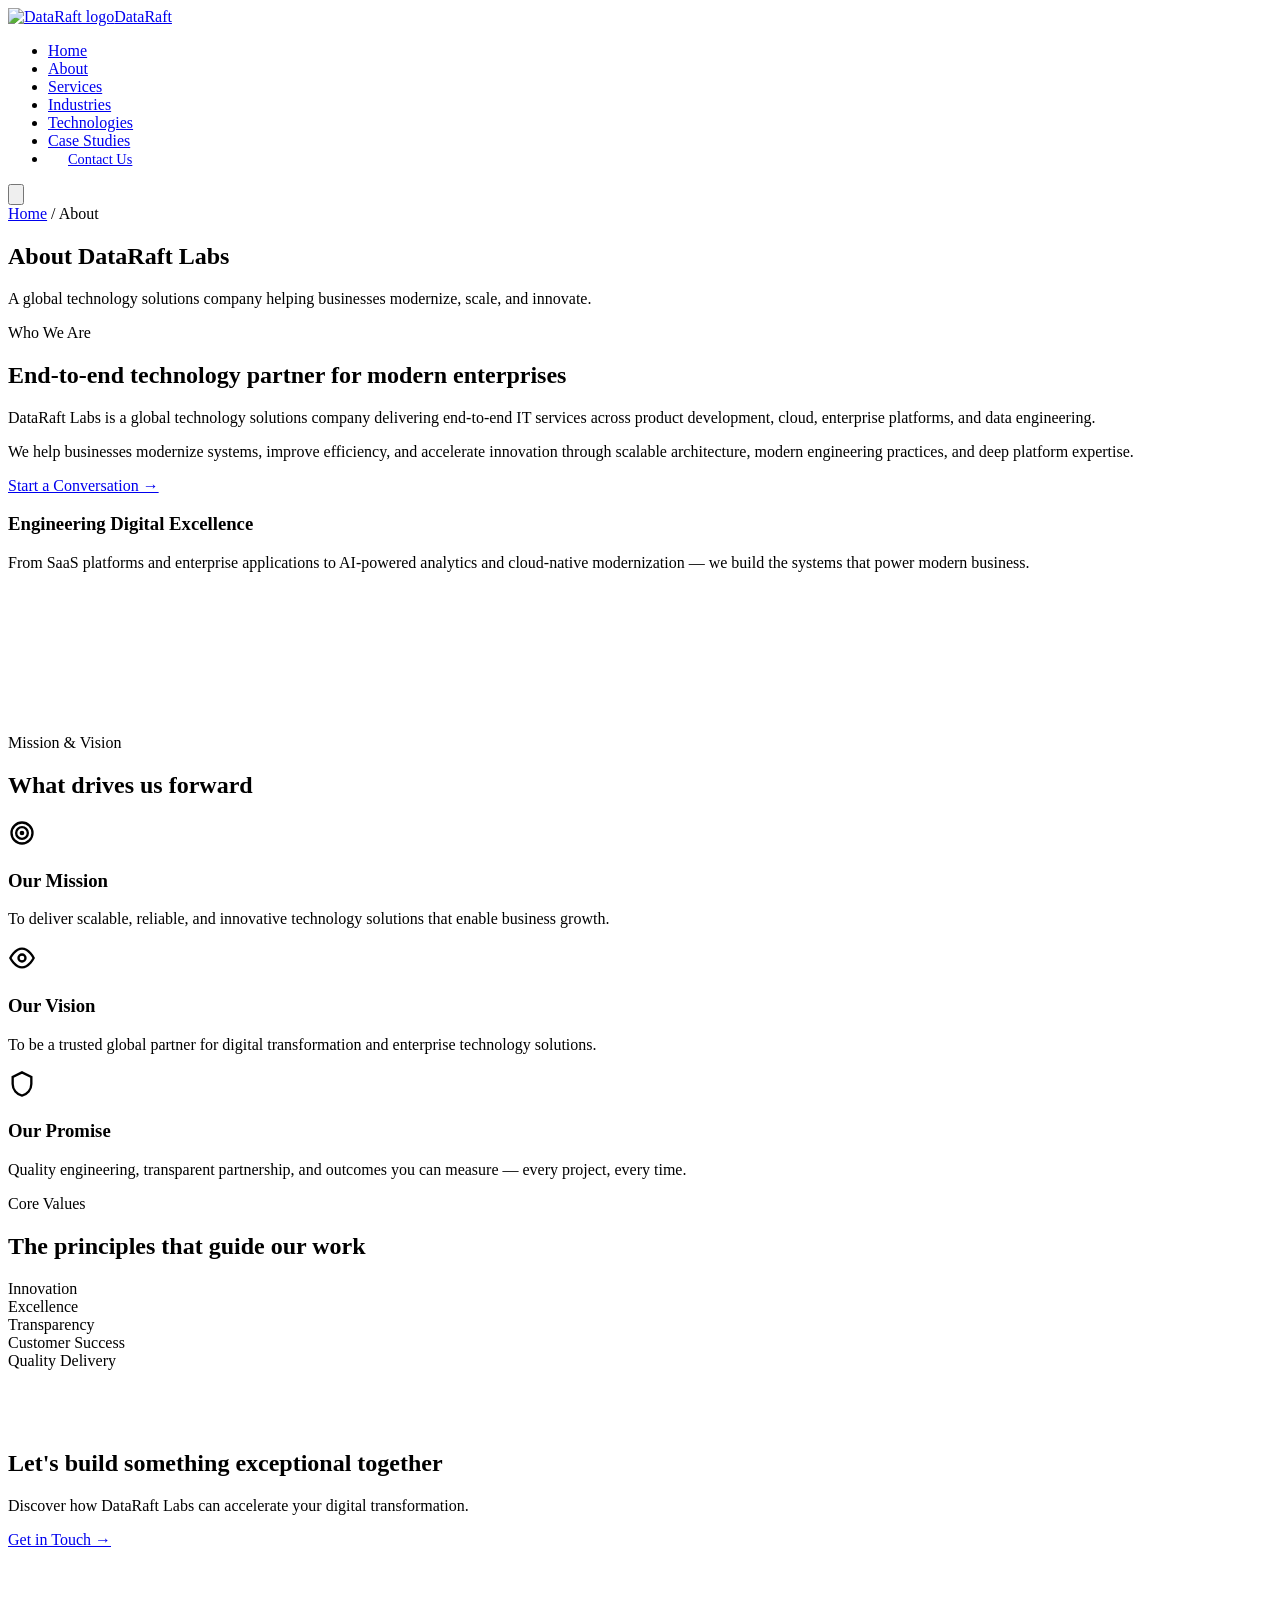
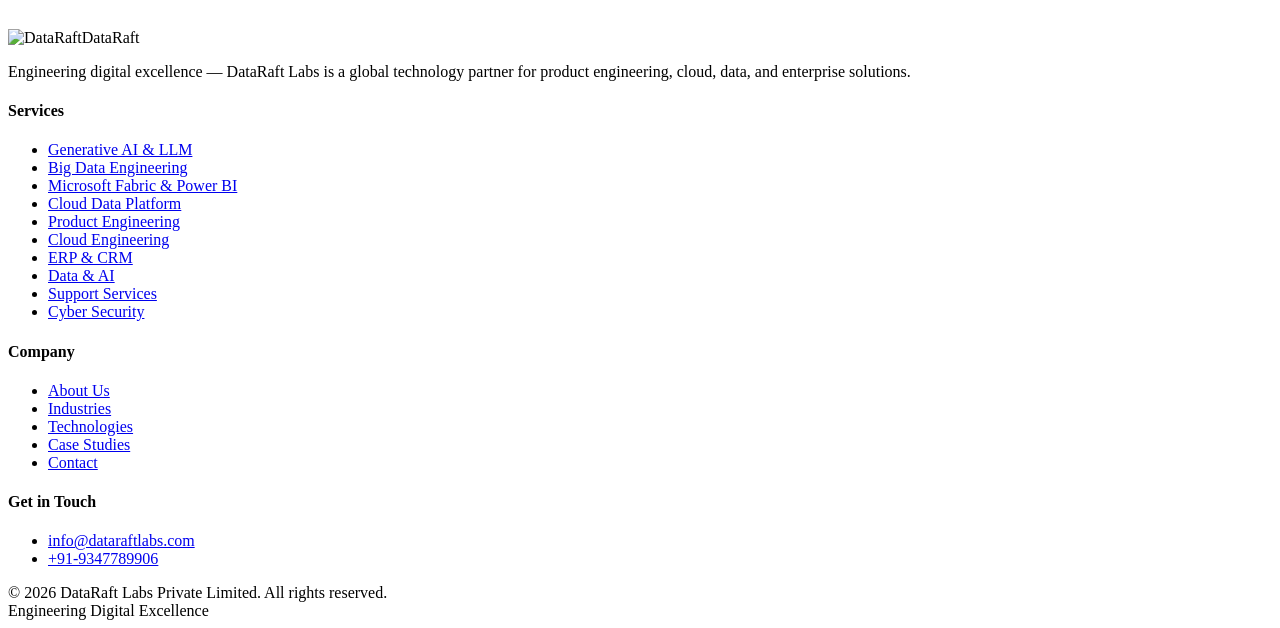
==== about.html @ 06a32fcf "Add files via upload Initial code" ====
<!DOCTYPE html>
<html lang="en">
<head>
<meta charset="UTF-8">
<meta name="viewport" content="width=device-width,initial-scale=1.0">
<title>About Us — DataRaft Labs</title>
<meta name="description" content="DataRaft Labs is a global technology solutions company delivering end-to-end IT services across product, cloud, enterprise platforms and data engineering.">
<link rel="icon" type="image/png" href="assets/logo.png">
<link rel="preconnect" href="https://fonts.googleapis.com">
<link rel="preconnect" href="https://fonts.gstatic.com" crossorigin>
<link href="https://fonts.googleapis.com/css2?family=Inter:wght@400;500;600;700&family=Plus+Jakarta+Sans:wght@600;700;800&display=swap" rel="stylesheet">
<link rel="stylesheet" href="assets/style.css">
</head>
<body>

<header class="site-header">
  <nav class="nav">
    <a href="index.html" class="brand"><img src="assets/logo.png" alt="DataRaft logo"><span>DataRaft</span></a>
    <ul class="nav-links" id="navLinks">
      <li><a href="index.html">Home</a></li>
      <li><a href="about.html">About</a></li>
      <li><a href="services.html">Services</a></li>
      <li><a href="industries.html">Industries</a></li>
      <li><a href="technologies.html">Technologies</a></li>
      <li><a href="case-studies.html">Case Studies</a></li>
      <li class="nav-cta"><a href="contact.html" class="btn btn-primary" style="padding:10px 20px;font-size:.9rem">Contact Us</a></li>
    </ul>
    <button class="nav-toggle" aria-label="Toggle menu">
      <svg viewBox="0 0 24 24" fill="none" stroke="currentColor" stroke-width="2"><path d="M3 6h18M3 12h18M3 18h18"/></svg>
    </button>
  </nav>
</header>

<section class="page-hero">
  <div class="container">
    <div class="breadcrumb"><a href="index.html">Home</a> <span>/</span> <span>About</span></div>
    <h1>About DataRaft Labs</h1>
    <p>A global technology solutions company helping businesses modernize, scale, and innovate.</p>
  </div>
</section>

<section class="section">
  <div class="container">
    <div class="about-grid reveal">
      <div>
        <span class="eyebrow">Who We Are</span>
        <h2>End-to-end technology partner for modern enterprises</h2>
        <p>DataRaft Labs is a global technology solutions company delivering end-to-end IT services across product development, cloud, enterprise platforms, and data engineering.</p>
        <p>We help businesses modernize systems, improve efficiency, and accelerate innovation through scalable architecture, modern engineering practices, and deep platform expertise.</p>
        <a href="contact.html" class="btn btn-primary" style="margin-top:14px">Start a Conversation →</a>
      </div>
      <div class="visual">
        <h3>Engineering Digital Excellence</h3>
        <p>From SaaS platforms and enterprise applications to AI-powered analytics and cloud-native modernization — we build the systems that power modern business.</p>
        <div class="hero-stats" style="border-top-color:rgba(255,255,255,.2);margin-top:30px;padding-top:24px">
          <div class="hero-stat"><div class="num" style="color:#fff">100%</div><div class="lbl" style="color:rgba(255,255,255,.75)">Client Focus</div></div>
          <div class="hero-stat"><div class="num" style="color:#fff">8+</div><div class="lbl" style="color:rgba(255,255,255,.75)">Industries</div></div>
          <div class="hero-stat"><div class="num" style="color:#fff">24/7</div><div class="lbl" style="color:rgba(255,255,255,.75)">Support</div></div>
        </div>
      </div>
    </div>
  </div>
</section>

<section class="section section-soft">
  <div class="container">
    <div class="section-title reveal">
      <span class="eyebrow">Mission &amp; Vision</span>
      <h2>What drives us forward</h2>
    </div>
    <div class="mvv-grid">
      <div class="mvv-card reveal">
        <div class="mvv-icon">
          <svg width="28" height="28" fill="none" stroke="currentColor" stroke-width="2" viewBox="0 0 24 24"><circle cx="12" cy="12" r="9"/><circle cx="12" cy="12" r="5"/><circle cx="12" cy="12" r="1"/></svg>
        </div>
        <h3>Our Mission</h3>
        <p>To deliver scalable, reliable, and innovative technology solutions that enable business growth.</p>
      </div>
      <div class="mvv-card reveal">
        <div class="mvv-icon">
          <svg width="28" height="28" fill="none" stroke="currentColor" stroke-width="2" viewBox="0 0 24 24"><path d="M2 12s4-8 10-8 10 8 10 8-4 8-10 8S2 12 2 12z"/><circle cx="12" cy="12" r="3"/></svg>
        </div>
        <h3>Our Vision</h3>
        <p>To be a trusted global partner for digital transformation and enterprise technology solutions.</p>
      </div>
      <div class="mvv-card reveal">
        <div class="mvv-icon">
          <svg width="28" height="28" fill="none" stroke="currentColor" stroke-width="2" viewBox="0 0 24 24"><path d="M12 2 4 6v6c0 5 3.5 9 8 10 4.5-1 8-5 8-10V6l-8-4z"/></svg>
        </div>
        <h3>Our Promise</h3>
        <p>Quality engineering, transparent partnership, and outcomes you can measure — every project, every time.</p>
      </div>
    </div>
  </div>
</section>

<section class="section">
  <div class="container">
    <div class="section-title reveal">
      <span class="eyebrow">Core Values</span>
      <h2>The principles that guide our work</h2>
    </div>
    <div class="values-grid reveal">
      <div class="value-pill">Innovation</div>
      <div class="value-pill">Excellence</div>
      <div class="value-pill">Transparency</div>
      <div class="value-pill">Customer Success</div>
      <div class="value-pill">Quality Delivery</div>
    </div>
  </div>
</section>

<section style="padding:60px 0 80px">
  <div class="cta-section reveal">
    <h2>Let's build something exceptional together</h2>
    <p>Discover how DataRaft Labs can accelerate your digital transformation.</p>
    <a href="contact.html" class="btn btn-light">Get in Touch →</a>
  </div>
</section>

<footer class="footer">
  <div class="container">
    <div class="footer-grid">
      <div class="footer-brand">
        <div class="brand-block"><img src="assets/logo.png" alt="DataRaft"><span>DataRaft</span></div>
        <p>Engineering digital excellence — DataRaft Labs is a global technology partner for product engineering, cloud, data, and enterprise solutions.</p>
      </div>
      <div><h4>Services</h4><ul>
        <li><a href="services.html">Generative AI &amp; LLM</a></li><li><a href="services.html">Big Data Engineering</a></li>
        <li><a href="services.html">Microsoft Fabric &amp; Power BI</a></li><li><a href="services.html">Cloud Data Platform</a></li>
        <li><a href="services.html">Product Engineering</a></li><li><a href="services.html">Cloud Engineering</a></li>
        <li><a href="services.html">ERP &amp; CRM</a></li><li><a href="services.html">Data &amp; AI</a></li><li><a href="services.html">Support Services</a></li><li><a href="services.html">Cyber Security</a></li>
      </ul></div>
      <div><h4>Company</h4><ul>
        <li><a href="about.html">About Us</a></li><li><a href="industries.html">Industries</a></li>
        <li><a href="technologies.html">Technologies</a></li><li><a href="case-studies.html">Case Studies</a></li><li><a href="contact.html">Contact</a></li>
      </ul></div>
      <div><h4>Get in Touch</h4><ul>
        <li><a href="mailto:info@dataraftlabs.com">info@dataraftlabs.com</a></li>
        <li><a href="tel:+919347789906">+91-9347789906</a></li>
      </ul></div>
    </div>
    <div class="footer-bottom">
      <div>© 2026 DataRaft Labs Private Limited. All rights reserved.</div>
      <div>Engineering Digital Excellence</div>
    </div>
  </div>
</footer>
<script src="assets/script.js"></script>
</body>
</html>
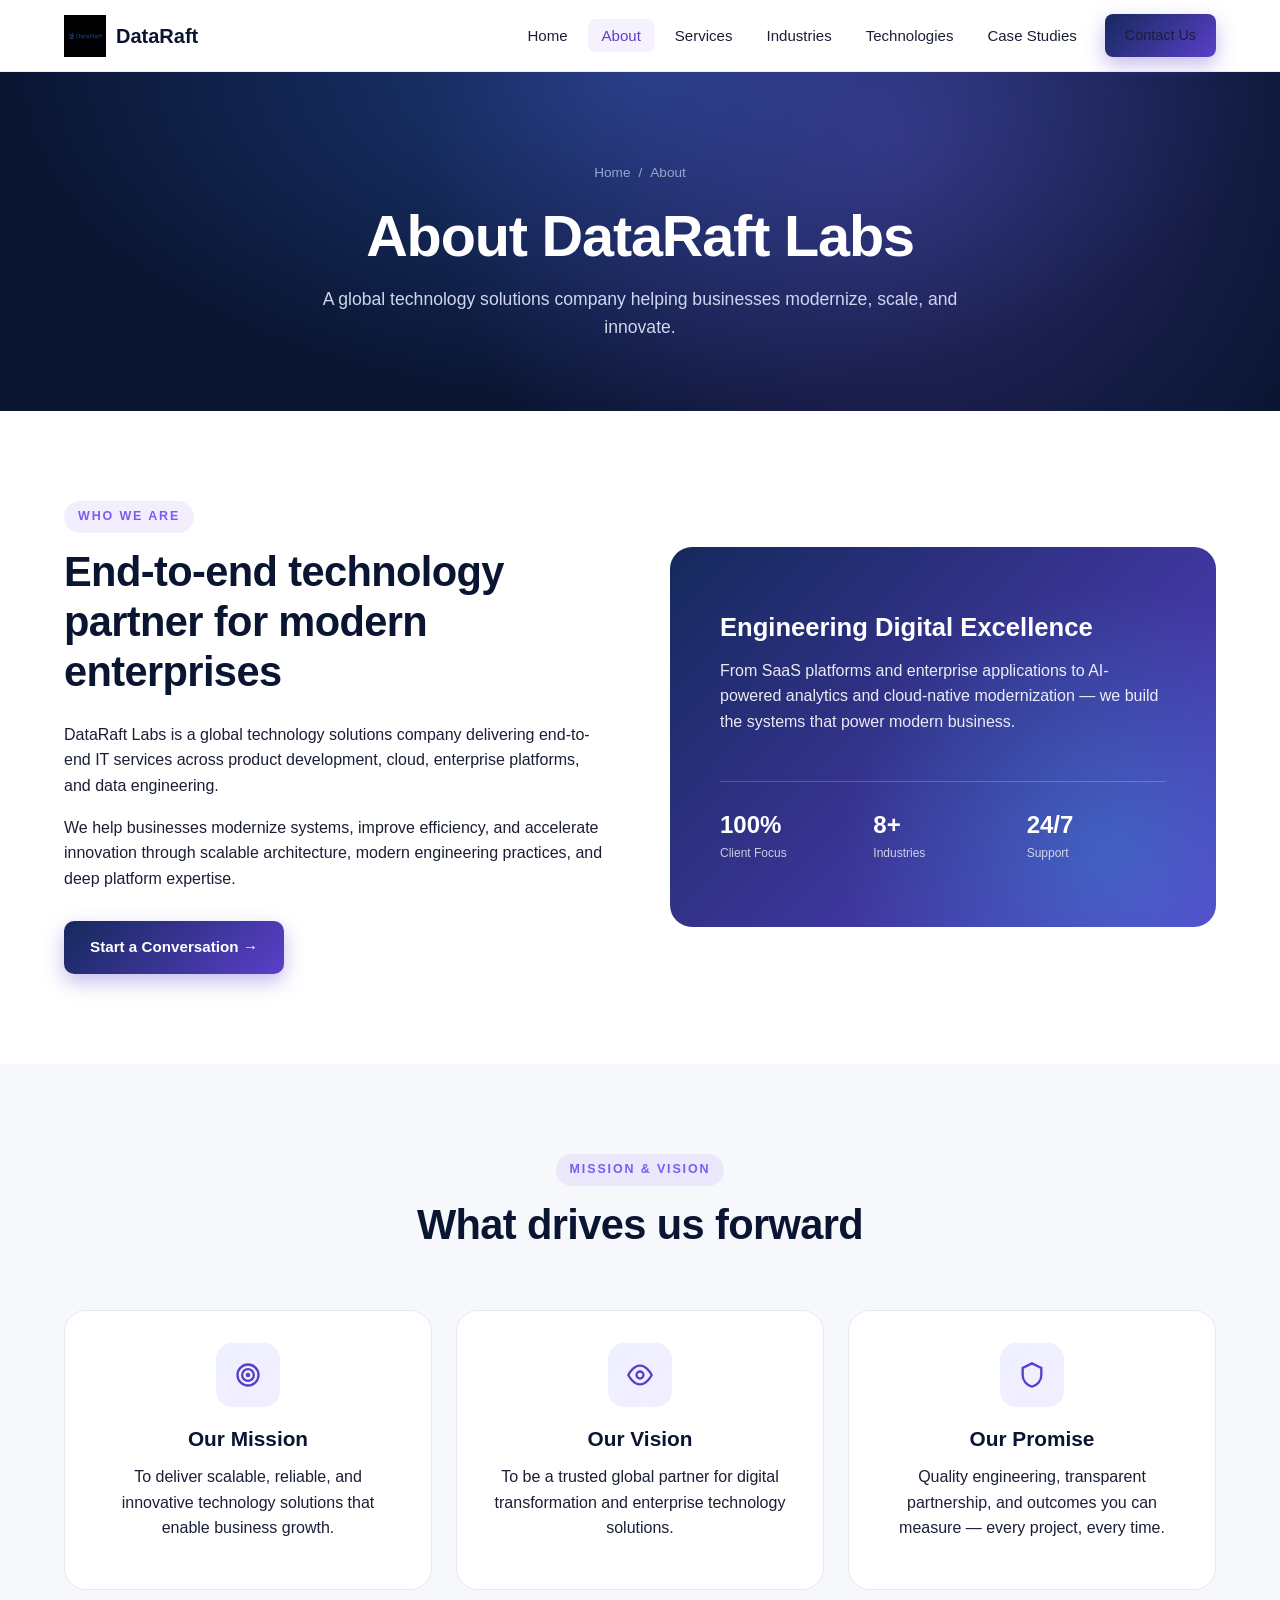
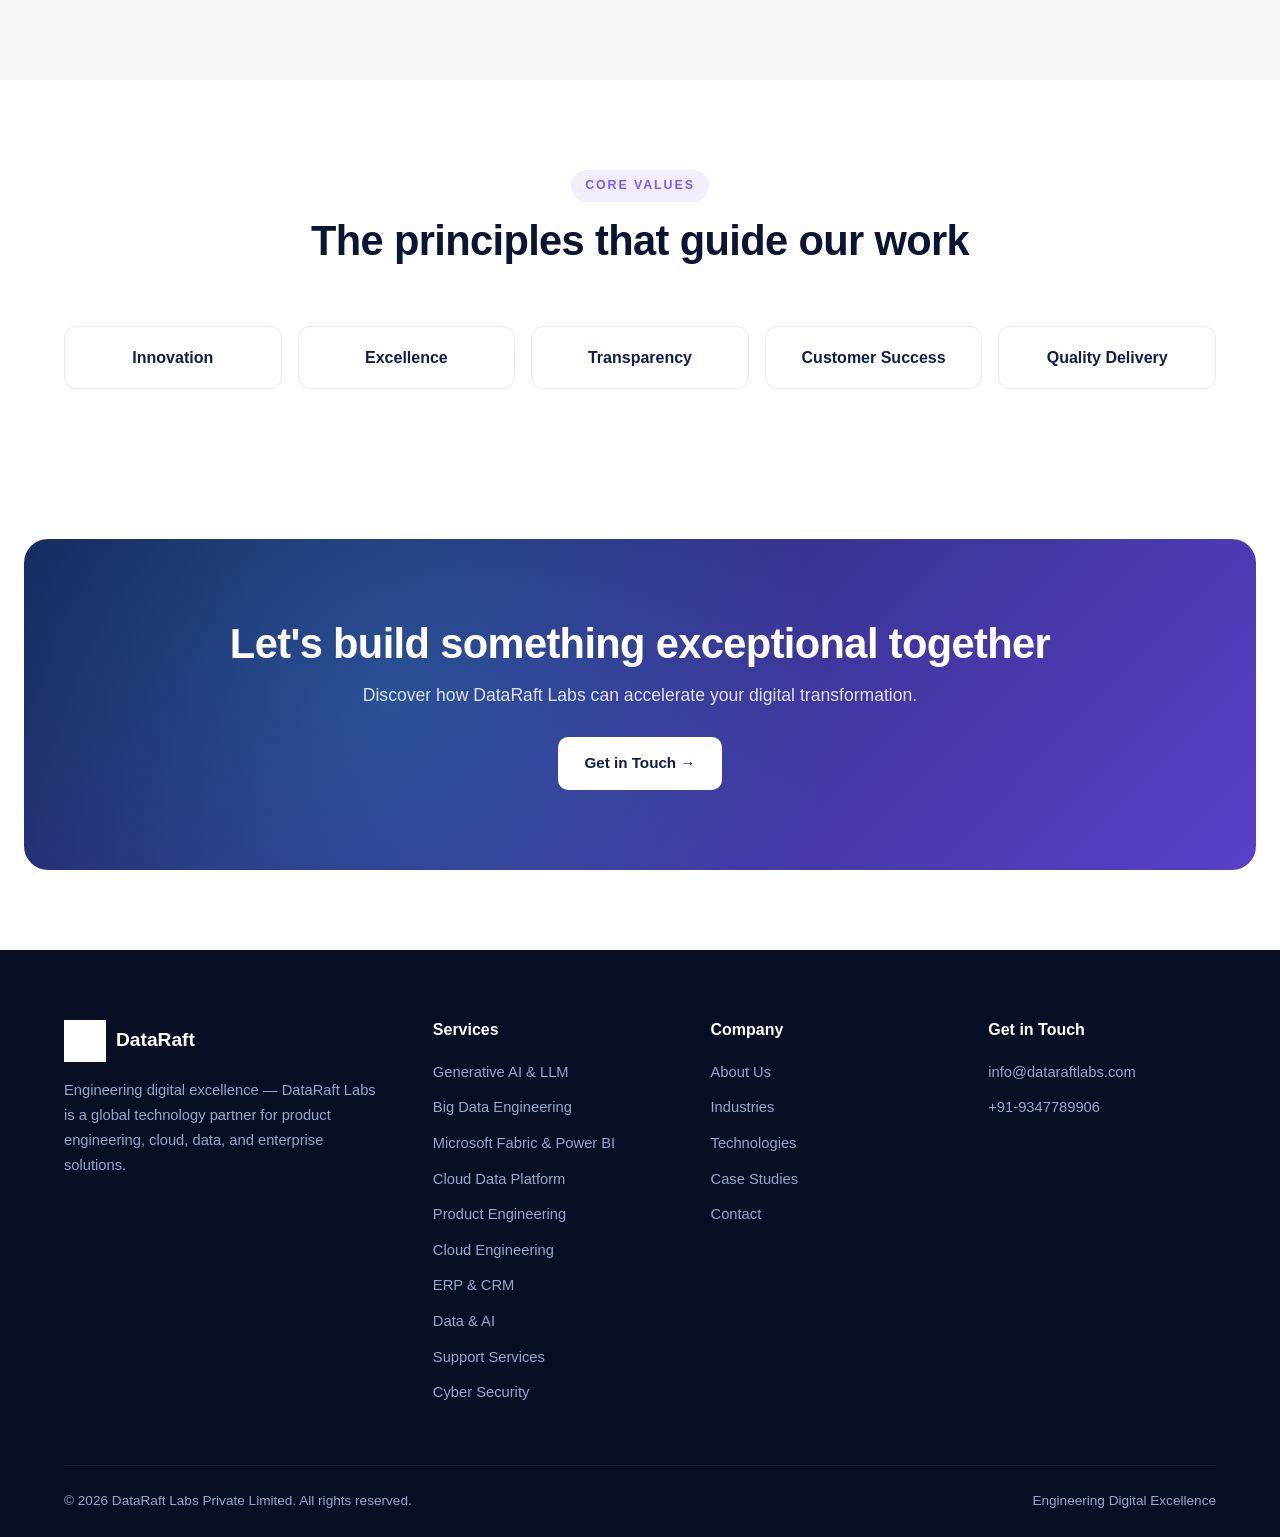
==== commit 1572643f: "Update about.html" ====
--- a/about.html
+++ b/about.html
@@ -5,17 +5,17 @@
 <meta name="viewport" content="width=device-width,initial-scale=1.0">
 <title>About Us — DataRaft Labs</title>
 <meta name="description" content="DataRaft Labs is a global technology solutions company delivering end-to-end IT services across product, cloud, enterprise platforms and data engineering.">
-<link rel="icon" type="image/png" href="assets/logo.png">
+<link rel="icon" type="image/png" href="logo.png">
 <link rel="preconnect" href="https://fonts.googleapis.com">
 <link rel="preconnect" href="https://fonts.gstatic.com" crossorigin>
 <link href="https://fonts.googleapis.com/css2?family=Inter:wght@400;500;600;700&family=Plus+Jakarta+Sans:wght@600;700;800&display=swap" rel="stylesheet">
-<link rel="stylesheet" href="assets/style.css">
+<link rel="stylesheet" href="style.css">
 </head>
 <body>
 
 <header class="site-header">
   <nav class="nav">
-    <a href="index.html" class="brand"><img src="assets/logo.png" alt="DataRaft logo"><span>DataRaft</span></a>
+    <a href="index.html" class="brand"><img src="logo.png" alt="DataRaft logo"><span>DataRaft</span></a>
     <ul class="nav-links" id="navLinks">
       <li><a href="index.html">Home</a></li>
       <li><a href="about.html">About</a></li>
@@ -122,7 +122,7 @@
   <div class="container">
     <div class="footer-grid">
       <div class="footer-brand">
-        <div class="brand-block"><img src="assets/logo.png" alt="DataRaft"><span>DataRaft</span></div>
+        <div class="brand-block"><img src="logo.png" alt="DataRaft"><span>DataRaft</span></div>
         <p>Engineering digital excellence — DataRaft Labs is a global technology partner for product engineering, cloud, data, and enterprise solutions.</p>
       </div>
       <div><h4>Services</h4><ul>
@@ -146,6 +146,6 @@
     </div>
   </div>
 </footer>
-<script src="assets/script.js"></script>
+<script src="script.js"></script>
 </body>
 </html>
--- a/style.css
+++ b/style.css
@@ -0,0 +1,537 @@
+/* ============ DataRaft Labs - Global Styles ============ */
+:root{
+  --navy-900:#0a1532;
+  --navy-800:#0f1e44;
+  --navy-700:#15295c;
+  --navy-600:#1d3a7a;
+  --navy-500:#2454a8;
+  --purple-600:#5b3fc9;
+  --purple-500:#7c5cf0;
+  --purple-400:#9d83ff;
+  --accent:#22d3ee;
+  --bg:#ffffff;
+  --bg-soft:#f6f8fc;
+  --bg-dark:#0a1532;
+  --text:#1a1f36;
+  --text-soft:#4a5275;
+  --text-muted:#6b7494;
+  --border:#e5e9f2;
+  --gradient: linear-gradient(135deg,#15295c 0%,#5b3fc9 100%);
+  --gradient-soft: linear-gradient(135deg,#eef1ff 0%,#f3eeff 100%);
+  --shadow-sm: 0 2px 8px rgba(15,30,68,.06);
+  --shadow-md: 0 8px 24px rgba(15,30,68,.08);
+  --shadow-lg: 0 20px 50px rgba(15,30,68,.12);
+  --radius:14px;
+  --radius-lg:22px;
+  --container:1200px;
+}
+
+*,*::before,*::after{box-sizing:border-box}
+html{scroll-behavior:smooth}
+body{
+  margin:0;
+  font-family:'Inter','Segoe UI',-apple-system,BlinkMacSystemFont,Roboto,sans-serif;
+  color:var(--text);
+  background:var(--bg);
+  line-height:1.6;
+  -webkit-font-smoothing:antialiased;
+}
+img{max-width:100%;display:block}
+a{color:var(--purple-600);text-decoration:none;transition:color .2s}
+a:hover{color:var(--purple-500)}
+h1,h2,h3,h4{font-family:'Plus Jakarta Sans','Inter',sans-serif;font-weight:700;color:var(--navy-900);line-height:1.2;margin:0 0 .6em}
+h1{font-size:clamp(2.2rem,5vw,3.6rem);letter-spacing:-.02em}
+h2{font-size:clamp(1.8rem,3.5vw,2.6rem);letter-spacing:-.015em}
+h3{font-size:1.3rem}
+p{margin:0 0 1em}
+
+.container{max-width:var(--container);margin:0 auto;padding:0 24px}
+.section{padding:90px 0}
+.section-soft{background:var(--bg-soft)}
+.section-dark{background:var(--bg-dark);color:#cfd6ee}
+.section-dark h1,.section-dark h2,.section-dark h3{color:#fff}
+
+.eyebrow{
+  display:inline-block;
+  font-size:.78rem;
+  font-weight:600;
+  letter-spacing:.15em;
+  text-transform:uppercase;
+  color:var(--purple-500);
+  margin-bottom:14px;
+  padding:6px 14px;
+  background:rgba(124,92,240,.1);
+  border-radius:999px;
+}
+.section-title{text-align:center;max-width:760px;margin:0 auto 60px}
+.section-title p{color:var(--text-soft);font-size:1.08rem;margin-top:10px}
+
+/* ============ Buttons ============ */
+.btn{
+  display:inline-flex;align-items:center;gap:8px;
+  padding:14px 26px;
+  font-weight:600;font-size:.95rem;
+  border-radius:10px;
+  border:none;cursor:pointer;
+  transition:all .25s ease;
+  font-family:inherit;
+}
+.btn-primary{background:var(--gradient);color:#fff;box-shadow:0 8px 20px rgba(91,63,201,.35)}
+.btn-primary:hover{transform:translateY(-2px);box-shadow:0 14px 28px rgba(91,63,201,.45);color:#fff}
+.btn-outline{background:transparent;color:var(--navy-700);border:2px solid var(--border)}
+.btn-outline:hover{border-color:var(--purple-500);color:var(--purple-600)}
+.btn-light{background:#fff;color:var(--navy-800)}
+.btn-light:hover{transform:translateY(-2px);box-shadow:0 12px 30px rgba(0,0,0,.2);color:var(--navy-800)}
+.btn-ghost-light{background:transparent;color:#fff;border:2px solid rgba(255,255,255,.3)}
+.btn-ghost-light:hover{border-color:#fff;background:rgba(255,255,255,.08);color:#fff}
+
+/* ============ Header / Navigation ============ */
+.site-header{
+  position:sticky;top:0;z-index:100;
+  background:rgba(255,255,255,.92);
+  backdrop-filter:saturate(180%) blur(14px);
+  -webkit-backdrop-filter:saturate(180%) blur(14px);
+  border-bottom:1px solid rgba(229,233,242,.7);
+}
+.nav{
+  max-width:var(--container);margin:0 auto;
+  padding:14px 24px;
+  display:flex;align-items:center;justify-content:space-between;gap:24px;
+}
+.brand{display:flex;align-items:center;gap:10px;font-weight:700;color:var(--navy-900);font-size:1.25rem}
+.brand img{height:42px;width:auto}
+.brand span{font-family:'Plus Jakarta Sans',sans-serif}
+.nav-links{display:flex;align-items:center;gap:6px;list-style:none;margin:0;padding:0}
+.nav-links a{
+  color:var(--text);font-weight:500;font-size:.94rem;
+  padding:8px 14px;border-radius:8px;
+  transition:all .2s;
+}
+.nav-links a:hover,.nav-links a.active{color:var(--purple-600);background:rgba(124,92,240,.08)}
+.nav-cta{margin-left:8px}
+.nav-toggle{
+  display:none;background:none;border:none;cursor:pointer;
+  padding:8px;color:var(--navy-800);
+}
+.nav-toggle svg{width:28px;height:28px}
+
+/* ============ Hero ============ */
+.hero{
+  position:relative;
+  background:radial-gradient(ellipse at top right,#1d3a7a 0%,#0a1532 60%);
+  color:#fff;
+  padding:110px 0 130px;
+  overflow:hidden;
+}
+.hero::before{
+  content:"";position:absolute;inset:0;
+  background-image:
+    radial-gradient(circle at 20% 30%,rgba(124,92,240,.35) 0%,transparent 40%),
+    radial-gradient(circle at 80% 70%,rgba(34,211,238,.18) 0%,transparent 45%);
+  pointer-events:none;
+}
+.hero::after{
+  content:"";position:absolute;inset:0;
+  background-image:
+    linear-gradient(rgba(255,255,255,.04) 1px,transparent 1px),
+    linear-gradient(90deg,rgba(255,255,255,.04) 1px,transparent 1px);
+  background-size:50px 50px;
+  mask-image:radial-gradient(ellipse at center,#000 30%,transparent 75%);
+  -webkit-mask-image:radial-gradient(ellipse at center,#000 30%,transparent 75%);
+  pointer-events:none;
+}
+.hero .container{position:relative;z-index:2}
+.hero-grid{display:grid;grid-template-columns:1.15fr .85fr;gap:60px;align-items:center}
+.hero h1{color:#fff;margin-bottom:20px}
+.hero h1 .grad{background:linear-gradient(90deg,#9d83ff,#22d3ee);-webkit-background-clip:text;background-clip:text;color:transparent}
+.hero .lead{font-size:1.15rem;color:#cfd6ee;margin-bottom:32px;max-width:600px}
+.hero-cta{display:flex;flex-wrap:wrap;gap:14px;margin-bottom:36px}
+.hero-trust{
+  font-size:.85rem;color:#9aa5cc;
+  padding-top:24px;border-top:1px solid rgba(255,255,255,.1);
+  max-width:560px;
+}
+.hero-eyebrow{
+  display:inline-flex;align-items:center;gap:8px;
+  background:rgba(124,92,240,.18);
+  border:1px solid rgba(157,131,255,.3);
+  color:#c4b5ff;
+  padding:6px 14px;border-radius:999px;
+  font-size:.8rem;font-weight:500;
+  margin-bottom:24px;
+}
+.hero-eyebrow .dot{width:6px;height:6px;border-radius:50%;background:#22d3ee;box-shadow:0 0 8px #22d3ee}
+
+/* Hero visual card */
+.hero-visual{position:relative}
+.hero-card{
+  background:rgba(255,255,255,.06);
+  border:1px solid rgba(255,255,255,.12);
+  backdrop-filter:blur(10px);
+  -webkit-backdrop-filter:blur(10px);
+  border-radius:20px;
+  padding:28px;
+  box-shadow:0 30px 60px rgba(0,0,0,.3);
+}
+.hero-card h4{color:#fff;margin-bottom:18px;font-size:.95rem;display:flex;align-items:center;gap:8px}
+.hero-card h4::before{content:"";width:8px;height:8px;border-radius:50%;background:#22d3ee}
+.hero-stack{display:grid;gap:10px}
+.hero-stack-item{
+  display:flex;align-items:center;gap:12px;
+  background:rgba(255,255,255,.05);
+  border:1px solid rgba(255,255,255,.08);
+  padding:12px 14px;border-radius:10px;
+  font-size:.88rem;color:#e5e9f5;
+}
+.hero-stack-item .ic{
+  width:34px;height:34px;border-radius:8px;
+  background:var(--gradient);
+  display:flex;align-items:center;justify-content:center;
+  color:#fff;font-weight:700;font-size:.85rem;flex-shrink:0;
+}
+.hero-stats{
+  display:grid;grid-template-columns:repeat(3,1fr);gap:14px;
+  margin-top:22px;padding-top:22px;border-top:1px solid rgba(255,255,255,.1);
+}
+.hero-stat .num{font-size:1.5rem;font-weight:700;color:#fff;font-family:'Plus Jakarta Sans',sans-serif}
+.hero-stat .lbl{font-size:.75rem;color:#9aa5cc}
+
+/* ============ Challenges ============ */
+.challenge-grid{display:grid;grid-template-columns:repeat(auto-fit,minmax(280px,1fr));gap:20px}
+.challenge-card{
+  background:#fff;border:1px solid var(--border);
+  padding:26px;border-radius:var(--radius);
+  display:flex;align-items:flex-start;gap:14px;
+  transition:all .25s;
+}
+.challenge-card:hover{border-color:var(--purple-400);transform:translateY(-3px);box-shadow:var(--shadow-md)}
+.challenge-card .ic{
+  width:42px;height:42px;border-radius:10px;
+  background:var(--gradient-soft);
+  display:flex;align-items:center;justify-content:center;
+  color:var(--purple-600);flex-shrink:0;
+}
+.challenge-card p{margin:0;font-weight:500;color:var(--navy-800)}
+
+/* ============ Service Cards ============ */
+.services-grid{display:grid;grid-template-columns:repeat(auto-fit,minmax(320px,1fr));gap:24px}
+.service-card{
+  background:#fff;
+  border:1px solid var(--border);
+  border-radius:var(--radius-lg);
+  padding:32px;
+  transition:all .3s;
+  position:relative;overflow:hidden;
+}
+.service-card::before{
+  content:"";position:absolute;top:0;left:0;right:0;height:3px;
+  background:var(--gradient);transform:scaleX(0);transform-origin:left;
+  transition:transform .35s ease;
+}
+.service-card:hover{transform:translateY(-6px);box-shadow:var(--shadow-lg);border-color:transparent}
+.service-card:hover::before{transform:scaleX(1)}
+.service-icon{
+  width:56px;height:56px;border-radius:14px;
+  background:var(--gradient);
+  display:flex;align-items:center;justify-content:center;
+  color:#fff;margin-bottom:20px;
+  box-shadow:0 8px 20px rgba(91,63,201,.3);
+}
+.service-card h3{margin-bottom:10px}
+.service-card p{color:var(--text-soft);margin-bottom:16px;font-size:.95rem}
+.service-list{list-style:none;padding:0;margin:0}
+.service-list li{
+  padding:6px 0 6px 22px;position:relative;
+  font-size:.9rem;color:var(--text-soft);
+}
+.service-list li::before{
+  content:"";position:absolute;left:0;top:14px;
+  width:10px;height:2px;background:var(--purple-500);border-radius:2px;
+}
+
+/* ============ Tech Stack ============ */
+.tech-tabs{display:flex;flex-wrap:wrap;justify-content:center;gap:10px;margin-bottom:36px}
+.tech-tab{
+  padding:10px 20px;border:1px solid var(--border);background:#fff;
+  border-radius:999px;font-weight:500;font-size:.9rem;cursor:pointer;
+  color:var(--text-soft);transition:all .2s;font-family:inherit;
+}
+.tech-tab:hover{border-color:var(--purple-400);color:var(--purple-600)}
+.tech-tab.active{background:var(--gradient);color:#fff;border-color:transparent}
+.tech-pills{display:flex;flex-wrap:wrap;justify-content:center;gap:12px;min-height:60px}
+.tech-pill{
+  padding:12px 22px;background:#fff;border:1px solid var(--border);
+  border-radius:12px;font-weight:600;color:var(--navy-800);
+  box-shadow:var(--shadow-sm);transition:all .2s;
+  font-size:.95rem;
+}
+.tech-pill:hover{transform:translateY(-3px);border-color:var(--purple-400);box-shadow:var(--shadow-md)}
+
+/* ============ Why Choose Us ============ */
+.why-grid{display:grid;grid-template-columns:repeat(auto-fit,minmax(260px,1fr));gap:22px}
+.why-card{
+  padding:28px;border-radius:var(--radius);
+  background:#fff;border:1px solid var(--border);
+  transition:all .25s;
+}
+.why-card:hover{border-color:var(--purple-400);box-shadow:var(--shadow-md)}
+.why-num{
+  font-family:'Plus Jakarta Sans',sans-serif;
+  font-size:2rem;font-weight:800;
+  background:var(--gradient);
+  -webkit-background-clip:text;background-clip:text;color:transparent;
+  display:block;margin-bottom:8px;
+}
+.why-card h3{font-size:1.1rem;margin-bottom:8px}
+.why-card p{margin:0;font-size:.92rem;color:var(--text-soft)}
+
+/* ============ CTA Section ============ */
+.cta-section{
+  background:var(--gradient);
+  color:#fff;text-align:center;
+  padding:80px 24px;border-radius:24px;
+  position:relative;overflow:hidden;
+  margin:0 24px;
+}
+.cta-section::before{
+  content:"";position:absolute;inset:0;
+  background:radial-gradient(circle at 30% 50%,rgba(34,211,238,.2),transparent 50%);
+}
+.cta-section > *{position:relative;z-index:1}
+.cta-section h2{color:#fff;margin-bottom:12px}
+.cta-section p{color:rgba(255,255,255,.85);font-size:1.1rem;max-width:600px;margin:0 auto 28px}
+
+/* ============ Footer ============ */
+.footer{
+  background:#070f24;color:#9aa5cc;
+  padding:70px 0 26px;
+}
+.footer-grid{
+  display:grid;grid-template-columns:1.4fr 1fr 1fr 1fr;gap:50px;
+  margin-bottom:50px;
+}
+.footer h4{color:#fff;font-size:1rem;margin-bottom:20px;font-family:'Inter',sans-serif}
+.footer ul{list-style:none;padding:0;margin:0}
+.footer ul li{margin-bottom:10px}
+.footer a{color:#9aa5cc;font-size:.92rem;transition:color .2s}
+.footer a:hover{color:#fff}
+.footer-brand .brand-block{display:flex;align-items:center;gap:10px;margin-bottom:16px}
+.footer-brand .brand-block img{height:42px;filter:brightness(0) invert(1)}
+.footer-brand .brand-block span{color:#fff;font-weight:700;font-size:1.2rem;font-family:'Plus Jakarta Sans',sans-serif}
+.footer-brand p{font-size:.92rem;line-height:1.7;max-width:340px}
+.footer-bottom{
+  padding-top:24px;border-top:1px solid rgba(255,255,255,.08);
+  display:flex;justify-content:space-between;flex-wrap:wrap;gap:14px;
+  font-size:.85rem;
+}
+
+/* ============ Page hero (inner pages) ============ */
+.page-hero{
+  background:radial-gradient(ellipse at top,#1d3a7a 0%,#0a1532 70%);
+  color:#fff;padding:90px 0 70px;text-align:center;position:relative;overflow:hidden;
+}
+.page-hero::before{
+  content:"";position:absolute;inset:0;
+  background:radial-gradient(circle at 70% 20%,rgba(124,92,240,.3),transparent 50%);
+}
+.page-hero .container{position:relative;z-index:1}
+.page-hero h1{color:#fff;margin-bottom:14px}
+.page-hero p{color:#cfd6ee;font-size:1.1rem;max-width:680px;margin:0 auto}
+.breadcrumb{
+  display:flex;justify-content:center;gap:8px;
+  font-size:.85rem;color:#9aa5cc;margin-bottom:18px;
+}
+.breadcrumb a{color:#9aa5cc}
+.breadcrumb a:hover{color:#fff}
+
+/* ============ About page ============ */
+.about-grid{display:grid;grid-template-columns:1fr 1fr;gap:60px;align-items:center}
+.about-grid .visual{
+  border-radius:var(--radius-lg);
+  background:var(--gradient);
+  padding:50px;color:#fff;
+  position:relative;overflow:hidden;min-height:380px;
+  display:flex;flex-direction:column;justify-content:center;
+}
+.about-grid .visual::before{
+  content:"";position:absolute;inset:0;
+  background:radial-gradient(circle at 80% 80%,rgba(34,211,238,.25),transparent 50%);
+}
+.about-grid .visual > *{position:relative;z-index:1}
+.about-grid .visual h3{color:#fff;font-size:1.6rem}
+.about-grid .visual p{color:rgba(255,255,255,.9)}
+
+.mvv-grid{display:grid;grid-template-columns:repeat(auto-fit,minmax(280px,1fr));gap:24px}
+.mvv-card{
+  background:#fff;border:1px solid var(--border);
+  border-radius:var(--radius-lg);padding:32px;text-align:center;
+  transition:all .25s;
+}
+.mvv-card:hover{transform:translateY(-4px);box-shadow:var(--shadow-md)}
+.mvv-icon{
+  width:64px;height:64px;border-radius:16px;
+  background:var(--gradient-soft);color:var(--purple-600);
+  display:flex;align-items:center;justify-content:center;
+  margin:0 auto 20px;
+}
+.values-grid{display:grid;grid-template-columns:repeat(auto-fit,minmax(180px,1fr));gap:16px}
+.value-pill{
+  background:#fff;border:1px solid var(--border);border-radius:12px;
+  padding:18px;text-align:center;font-weight:600;color:var(--navy-800);
+  transition:all .2s;
+}
+.value-pill:hover{border-color:var(--purple-400);background:var(--gradient-soft);transform:translateY(-2px)}
+
+/* ============ Industries page ============ */
+.industries-grid{display:grid;grid-template-columns:repeat(auto-fit,minmax(220px,1fr));gap:18px}
+.industry-card{
+  background:#fff;border:1px solid var(--border);
+  border-radius:var(--radius);padding:30px 22px;text-align:center;
+  transition:all .25s;cursor:default;
+}
+.industry-card:hover{transform:translateY(-4px);box-shadow:var(--shadow-md);border-color:var(--purple-400)}
+.industry-icon{
+  width:56px;height:56px;border-radius:14px;
+  background:var(--gradient-soft);color:var(--purple-600);
+  display:flex;align-items:center;justify-content:center;
+  margin:0 auto 16px;
+}
+.industry-card h3{font-size:1.05rem;margin:0}
+
+/* ============ Engagement / Case Studies ============ */
+.engage-grid{display:grid;grid-template-columns:repeat(auto-fit,minmax(280px,1fr));gap:24px}
+.engage-card{
+  background:#fff;border:1px solid var(--border);
+  border-radius:var(--radius-lg);padding:32px;
+  transition:all .25s;position:relative;
+}
+.engage-card:hover{transform:translateY(-4px);box-shadow:var(--shadow-md);border-color:var(--purple-400)}
+.engage-card h3{margin-bottom:10px}
+.engage-tag{
+  display:inline-block;font-size:.72rem;font-weight:700;
+  letter-spacing:.1em;text-transform:uppercase;
+  color:var(--purple-600);background:rgba(124,92,240,.1);
+  padding:5px 12px;border-radius:999px;margin-bottom:14px;
+}
+
+.case-grid{display:grid;grid-template-columns:repeat(auto-fit,minmax(320px,1fr));gap:24px}
+.case-card{
+  background:#fff;border:1px solid var(--border);
+  border-radius:var(--radius-lg);overflow:hidden;
+  transition:all .25s;
+}
+.case-card:hover{transform:translateY(-6px);box-shadow:var(--shadow-lg)}
+.case-card .case-img{
+  height:160px;
+  background:var(--gradient);
+  display:flex;align-items:center;justify-content:center;
+  color:#fff;font-size:2.2rem;font-weight:700;
+  font-family:'Plus Jakarta Sans',sans-serif;
+  position:relative;overflow:hidden;
+}
+.case-card .case-img::after{
+  content:"";position:absolute;inset:0;
+  background:radial-gradient(circle at 30% 30%,rgba(255,255,255,.18),transparent 50%);
+}
+.case-card .case-body{padding:26px}
+.case-card h3{font-size:1.15rem;margin-bottom:10px}
+.case-card p{color:var(--text-soft);font-size:.93rem;margin:0 0 14px}
+.case-metric{
+  display:inline-block;font-weight:700;color:var(--purple-600);
+  font-size:.9rem;padding:4px 10px;border-radius:6px;
+  background:rgba(124,92,240,.1);
+}
+
+/* ============ Contact ============ */
+.contact-grid{display:grid;grid-template-columns:1fr 1.2fr;gap:50px;align-items:start}
+.contact-info-card{
+  background:var(--gradient);color:#fff;
+  border-radius:var(--radius-lg);padding:40px;
+  position:relative;overflow:hidden;
+}
+.contact-info-card::before{
+  content:"";position:absolute;inset:0;
+  background:radial-gradient(circle at 80% 20%,rgba(34,211,238,.25),transparent 50%);
+}
+.contact-info-card > *{position:relative;z-index:1}
+.contact-info-card h2{color:#fff}
+.contact-info-card p{color:rgba(255,255,255,.85)}
+.contact-info-list{list-style:none;padding:0;margin:30px 0 0;display:grid;gap:18px}
+.contact-info-list li{display:flex;gap:14px;align-items:flex-start}
+.contact-info-list .ic{
+  width:40px;height:40px;border-radius:10px;
+  background:rgba(255,255,255,.15);
+  display:flex;align-items:center;justify-content:center;
+  color:#fff;flex-shrink:0;
+}
+.contact-info-list .lbl{font-size:.78rem;color:rgba(255,255,255,.7);text-transform:uppercase;letter-spacing:.1em}
+.contact-info-list .val{color:#fff;font-weight:500}
+
+.contact-form{
+  background:#fff;border:1px solid var(--border);
+  border-radius:var(--radius-lg);padding:36px;
+  box-shadow:var(--shadow-sm);
+}
+.form-row{display:grid;grid-template-columns:1fr 1fr;gap:18px;margin-bottom:18px}
+.form-group{margin-bottom:18px}
+.form-group label{
+  display:block;font-weight:600;color:var(--navy-800);
+  font-size:.88rem;margin-bottom:8px;
+}
+.form-group input,.form-group textarea{
+  width:100%;padding:13px 16px;
+  border:1px solid var(--border);border-radius:10px;
+  font-family:inherit;font-size:.95rem;color:var(--text);
+  transition:all .2s;background:#fafbfd;
+}
+.form-group input:focus,.form-group textarea:focus{
+  outline:none;border-color:var(--purple-500);
+  background:#fff;
+  box-shadow:0 0 0 4px rgba(124,92,240,.12);
+}
+.form-group textarea{resize:vertical;min-height:120px}
+.form-success{
+  display:none;
+  background:#e8f9f0;border:1px solid #b6e8c8;color:#1a7340;
+  padding:14px 18px;border-radius:10px;margin-bottom:18px;font-weight:500;
+}
+.form-success.show{display:block}
+
+/* ============ Reveal animation ============ */
+.reveal{opacity:0;transform:translateY(24px);transition:opacity .7s ease,transform .7s ease}
+.reveal.visible{opacity:1;transform:translateY(0)}
+
+/* ============ Responsive ============ */
+@media (max-width:980px){
+  .hero{padding:80px 0 90px}
+  .hero-grid{grid-template-columns:1fr;gap:40px}
+  .about-grid,.contact-grid{grid-template-columns:1fr;gap:30px}
+  .footer-grid{grid-template-columns:1fr 1fr;gap:36px}
+  .section{padding:70px 0}
+}
+@media (max-width:760px){
+  .nav-toggle{display:block}
+  .nav-links{
+    position:fixed;top:70px;left:0;right:0;
+    background:#fff;flex-direction:column;align-items:stretch;
+    padding:20px 24px;gap:4px;
+    border-bottom:1px solid var(--border);
+    box-shadow:var(--shadow-md);
+    transform:translateY(-110%);transition:transform .3s ease;
+    max-height:calc(100vh - 70px);overflow:auto;
+  }
+  .nav-links.open{transform:translateY(0)}
+  .nav-links a{padding:14px;border-radius:8px}
+  .nav-cta{margin:8px 0 0}
+  .form-row{grid-template-columns:1fr}
+  .footer-grid{grid-template-columns:1fr;gap:30px}
+  .footer-bottom{flex-direction:column;text-align:center}
+  .hero h1{font-size:2.1rem}
+  .hero-stats{grid-template-columns:repeat(3,1fr);gap:8px}
+  .cta-section{padding:60px 24px}
+}
+@media (max-width:420px){
+  .brand span{display:none}
+  .hero-cta{flex-direction:column;align-items:stretch}
+  .btn{justify-content:center}
+}
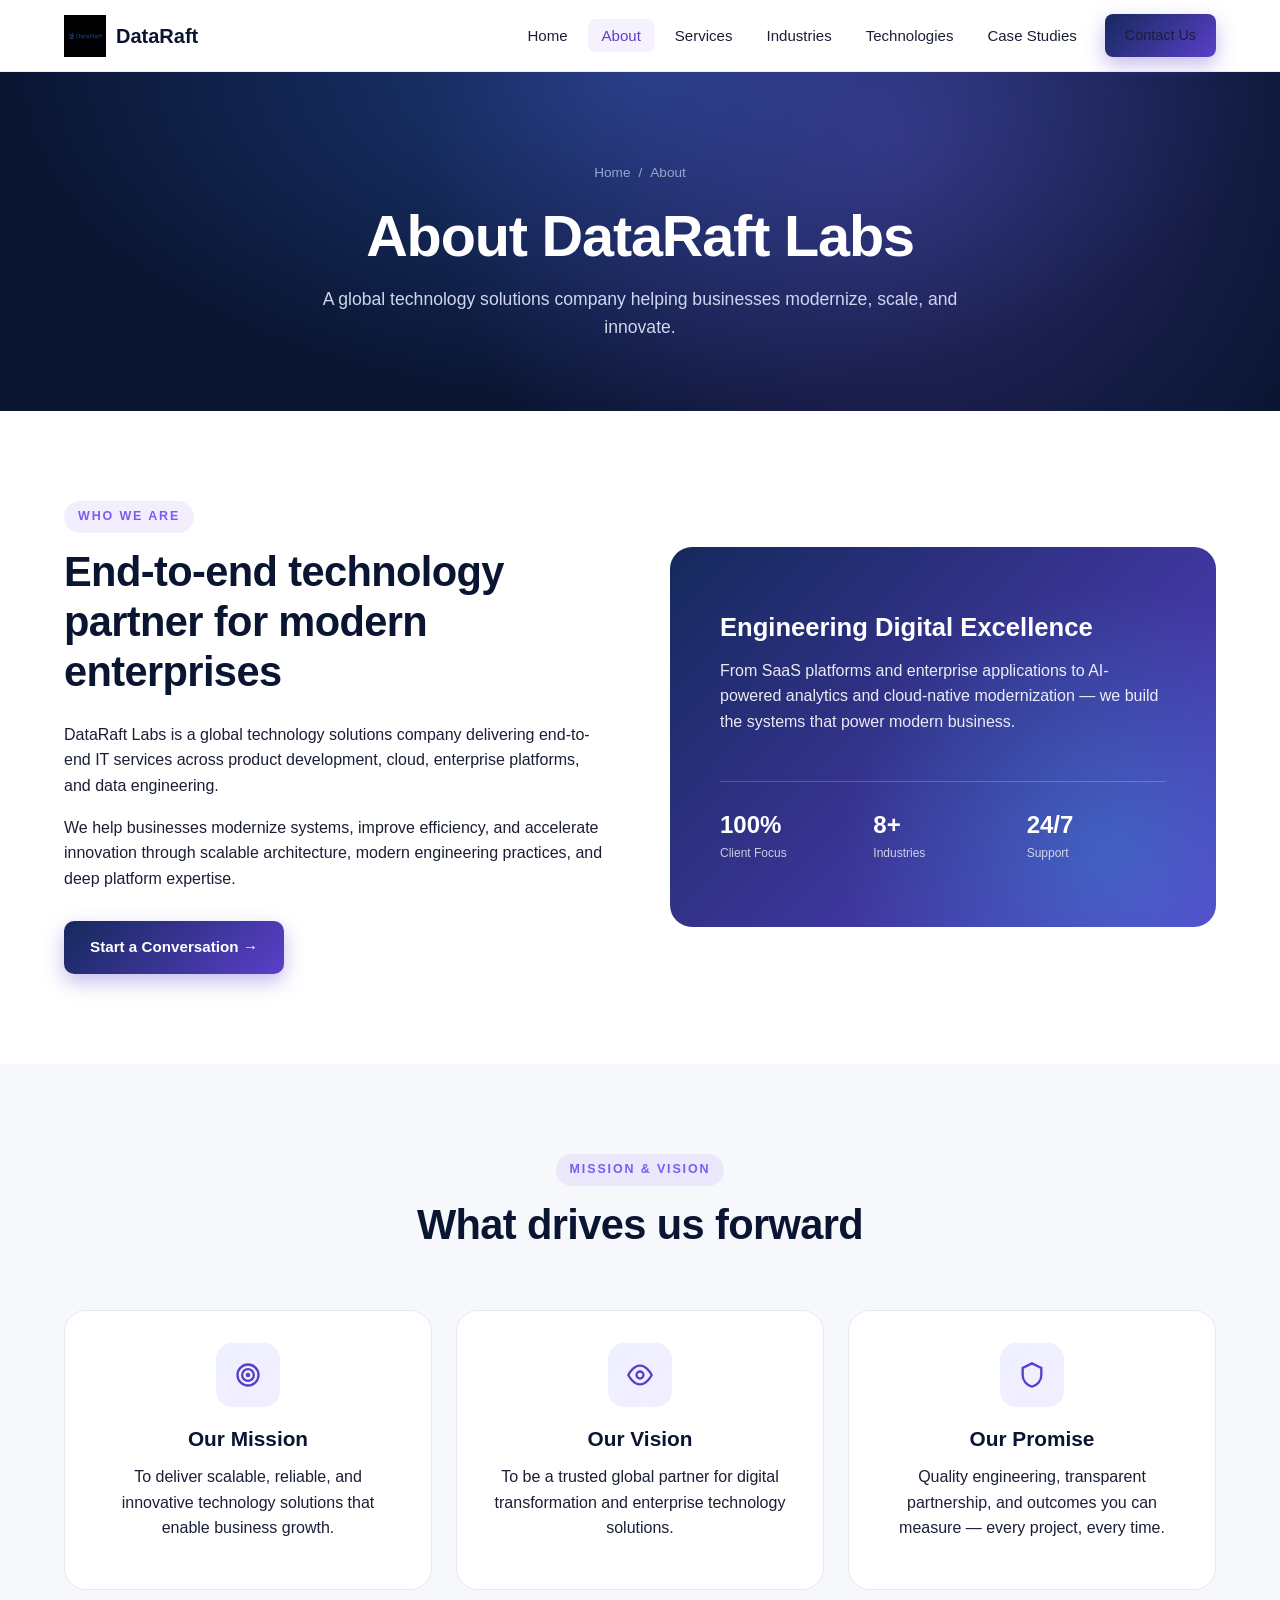
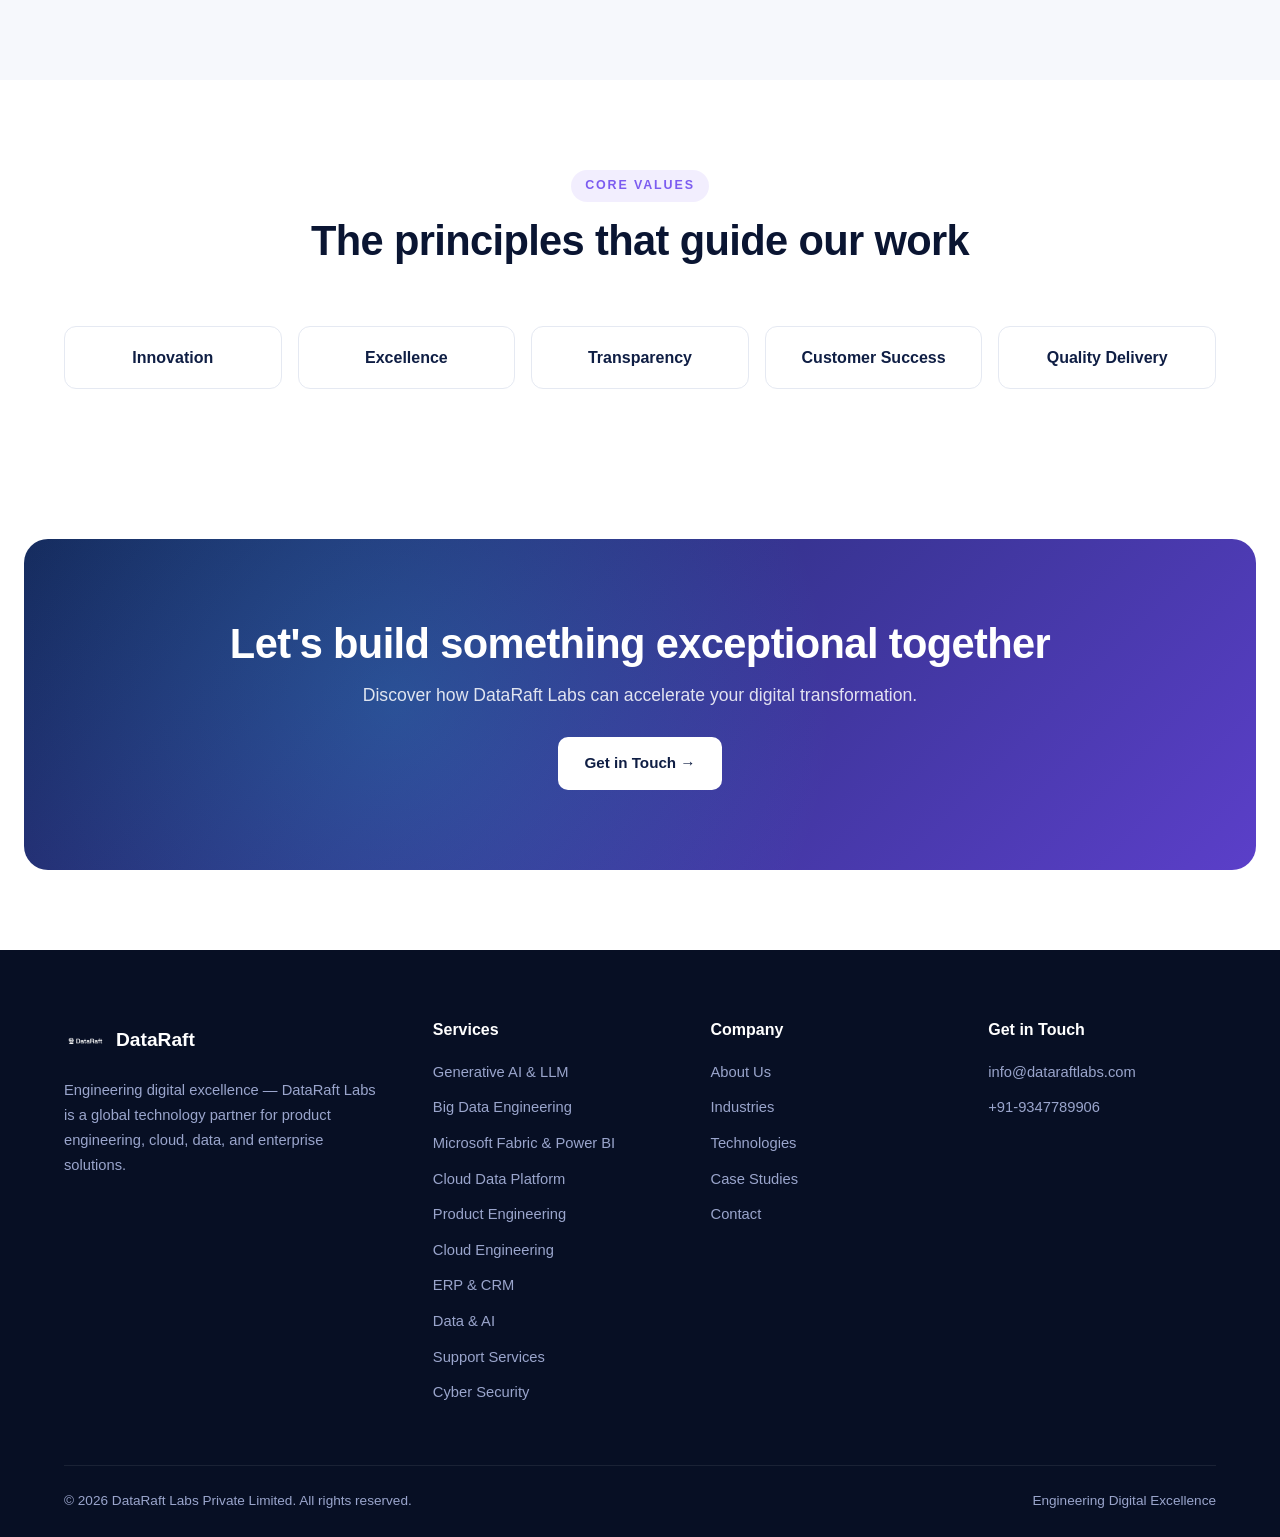
==== commit cf700732: "Update about.html" ====
--- a/about.html
+++ b/about.html
@@ -122,7 +122,7 @@
   <div class="container">
     <div class="footer-grid">
       <div class="footer-brand">
-        <div class="brand-block"><img src="logo.png" alt="DataRaft"><span>DataRaft</span></div>
+        <div class="brand-block"><img src="logo_white.png" alt="DataRaft"><span>DataRaft</span></div>
         <p>Engineering digital excellence — DataRaft Labs is a global technology partner for product engineering, cloud, data, and enterprise solutions.</p>
       </div>
       <div><h4>Services</h4><ul>
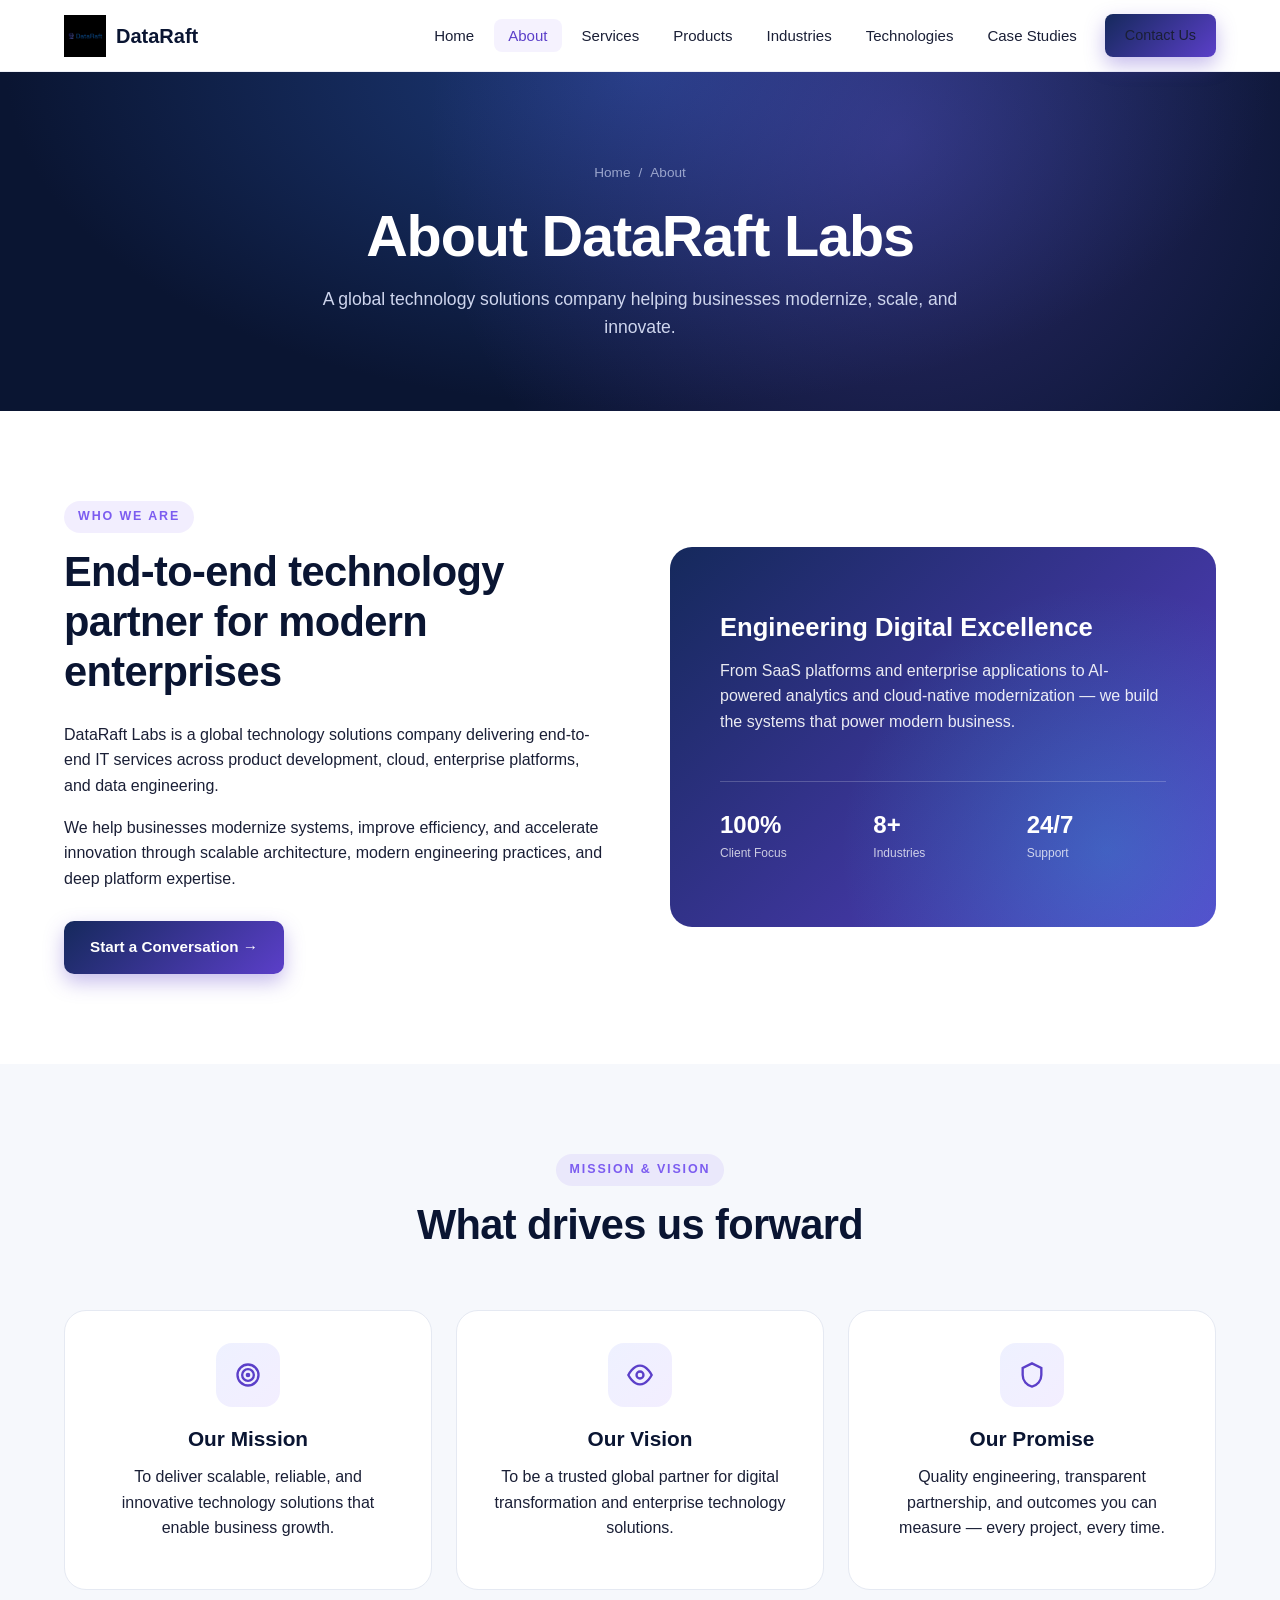
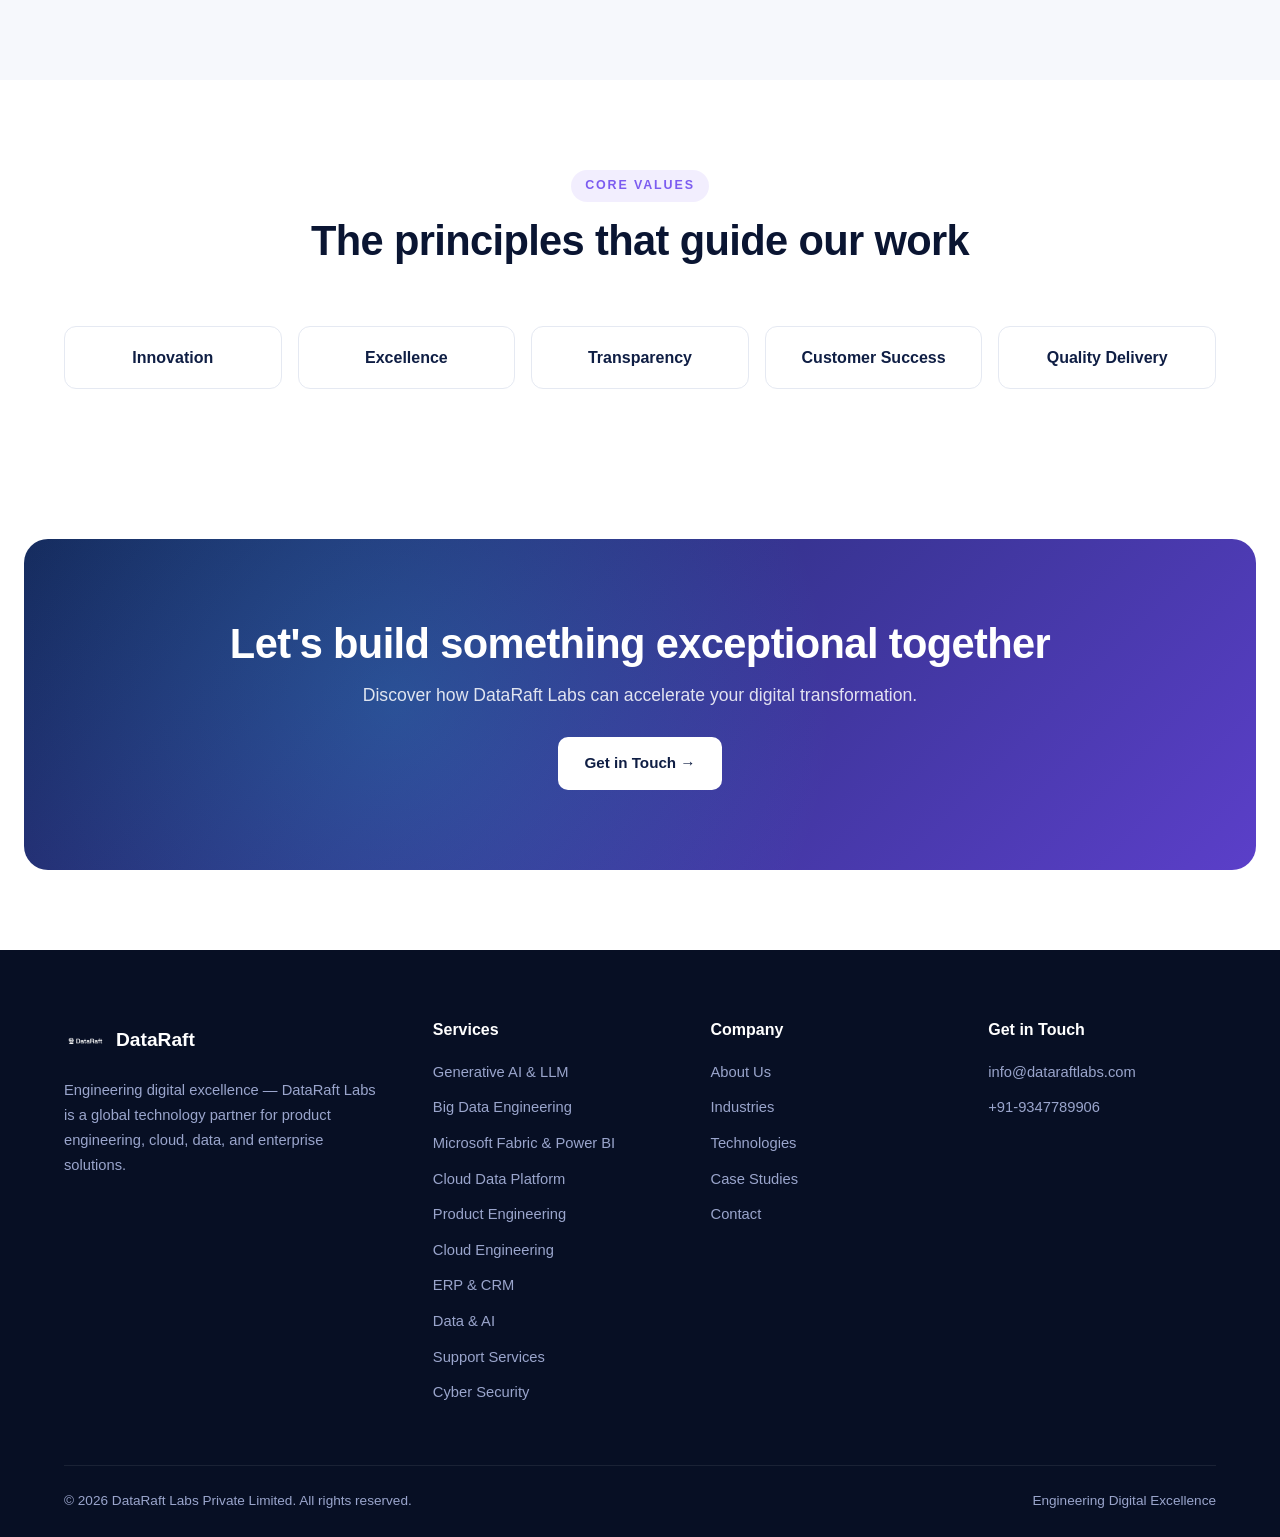
==== commit bca55d00: "Add files via upload" ====
--- a/about.html
+++ b/about.html
@@ -20,6 +20,7 @@
       <li><a href="index.html">Home</a></li>
       <li><a href="about.html">About</a></li>
       <li><a href="services.html">Services</a></li>
+      <li><a href="products.html">Products</a></li>
       <li><a href="industries.html">Industries</a></li>
       <li><a href="technologies.html">Technologies</a></li>
       <li><a href="case-studies.html">Case Studies</a></li>
--- a/style.css
+++ b/style.css
@@ -498,40 +498,385 @@
 .form-success.show{display:block}
 
 /* ============ Reveal animation ============ */
+.reveal.visible{opacity:1;transform:translateY(0)}
+/* ============================================================
+   RESPONSIVE SYSTEM — Single source of truth
+   Breakpoints:
+     1024px  Large tablet / small laptop
+      768px  Tablet portrait
+      600px  Large mobile / small tablet
+      480px  Mobile
+      360px  Small mobile
+   ============================================================ */
+
+/* ── 1024px: large tablet ─────────────────────────────────── */
+@media (max-width:1024px){
+  .nav-links a{padding:8px 10px;font-size:.88rem}
+  .hero{padding:80px 0 90px}
+  .section{padding:72px 0}
+  .footer-grid{grid-template-columns:1.2fr 1fr 1fr 1fr;gap:36px}
+  .services-grid{grid-template-columns:repeat(2,1fr)}
+  .why-grid{grid-template-columns:repeat(3,1fr)}
+  .challenge-grid{grid-template-columns:repeat(2,1fr)}
+  .product-features-grid{grid-template-columns:repeat(3,1fr)}
+  .product-showcase-grid{grid-template-columns:repeat(3,1fr)}
+}
+
+/* ── 900px: nav overflow prevention ──────────────────────────*/
+@media (max-width:900px){
+  .nav-links a{padding:7px 9px;font-size:.82rem}
+  .nav-links{gap:2px}
+}
+
+/* ── 768px: tablet portrait ───────────────────────────────── */
+@media (max-width:768px){
+
+  /* ── NAV ── */
+  .nav{padding:12px 20px}
+  .nav-toggle{display:block}
+  .nav-links{
+    position:fixed;
+    top:68px;left:0;right:0;bottom:0;
+    background:#fff;
+    flex-direction:column;
+    align-items:stretch;
+    padding:12px 16px 24px;
+    gap:2px;
+    border-top:1px solid var(--border);
+    box-shadow:0 8px 32px rgba(10,21,50,.15);
+    transform:translateX(100%);
+    transition:transform .32s cubic-bezier(.4,0,.2,1);
+    overflow-y:auto;
+    z-index:200;
+  }
+  .nav-links.open{transform:translateX(0)}
+  .nav-links li{width:100%}
+  .nav-links a{
+    display:block;
+    padding:14px 18px;
+    border-radius:10px;
+    font-size:1.02rem;
+    font-weight:500;
+    color:var(--navy-800);
+  }
+  .nav-links a:hover,.nav-links a.active{
+    background:rgba(124,92,240,.08);
+    color:var(--purple-600);
+  }
+  .nav-cta{margin-top:10px;padding-top:10px;border-top:1px solid var(--border)}
+  .nav-cta a.btn{
+    display:block;
+    text-align:center;
+    width:100%;
+    justify-content:center;
+  }
+
+  /* ── HERO ── */
+  .hero{padding:60px 0 72px}
+  .hero-grid{grid-template-columns:1fr;gap:40px}
+  .hero h1{font-size:clamp(1.9rem,6.5vw,2.8rem)}
+  .hero .lead{font-size:1rem;max-width:100%}
+  .hero-cta{flex-direction:column;gap:12px}
+  .hero-cta .btn{width:100%;justify-content:center}
+  .hero-visual{max-width:520px;margin:0 auto;width:100%}
+  .hero-stats{grid-template-columns:repeat(3,1fr);gap:10px}
+  .hero-stat .num{font-size:1.3rem}
+  .hero-trust{font-size:.82rem}
+
+  /* ── SECTIONS ── */
+  .section{padding:56px 0}
+  .container{padding:0 20px}
+  .section-title{margin-bottom:40px}
+  .section-title p{font-size:1rem}
+
+  /* ── SERVICE GRIDS ── */
+  .services-grid{grid-template-columns:1fr}
+  .service-card{padding:26px}
+  .challenge-grid{grid-template-columns:1fr}
+  .why-grid{grid-template-columns:repeat(2,1fr);gap:16px}
+  .why-card{padding:22px}
+  .mvv-grid{grid-template-columns:1fr}
+  .industries-grid{grid-template-columns:repeat(2,1fr)}
+  .engage-grid{grid-template-columns:1fr}
+  .case-grid{grid-template-columns:1fr}
+  .values-grid{grid-template-columns:repeat(3,1fr)}
+  .tech-pills{gap:8px}
+  .tech-pill{padding:10px 16px;font-size:.88rem}
+  .tech-tabs{gap:8px;flex-wrap:wrap}
+  .tech-tab{padding:8px 14px;font-size:.84rem}
+
+  /* ── ABOUT ── */
+  .about-grid{grid-template-columns:1fr;gap:32px}
+  .about-grid .visual{min-height:auto;padding:40px 32px}
+
+  /* ── CONTACT ── */
+  .contact-grid{grid-template-columns:1fr;gap:28px}
+  .contact-info-card{padding:32px}
+  .contact-form{padding:28px 24px}
+  .form-row{grid-template-columns:1fr}
+
+  /* ── FOOTER ── */
+  .footer{padding:52px 0 24px}
+  .footer-grid{grid-template-columns:1fr 1fr;gap:36px;margin-bottom:36px}
+  .footer-brand p{max-width:100%}
+  .footer-bottom{flex-direction:column;text-align:center;gap:8px}
+
+  /* ── CTA ── */
+  .cta-section{padding:52px 28px;border-radius:18px;margin:0 12px}
+  .cta-section h2{font-size:clamp(1.4rem,5vw,1.9rem)}
+  .cta-section p{font-size:1rem}
+
+  /* ── PAGE HERO ── */
+  .page-hero{padding:70px 0 52px}
+  .page-hero h1{font-size:clamp(1.75rem,5.5vw,2.4rem)}
+  .page-hero p{font-size:1rem}
+
+  /* ── PRODUCTS ── */
+  .products-nav{gap:8px}
+  .products-nav-btn{padding:10px 16px;font-size:.84rem}
+  .product-hero-card{padding:32px 28px}
+  .product-hero-card h2{font-size:clamp(1.4rem,4vw,1.9rem)}
+  .product-meta-chip{font-size:.78rem;padding:6px 12px}
+  .product-features-grid{grid-template-columns:repeat(2,1fr);gap:16px}
+  .product-showcase-grid{grid-template-columns:1fr}
+}
+
+/* ── 600px: large mobile ──────────────────────────────────── */
+@media (max-width:600px){
+
+  /* ── HERO ── */
+  .hero{padding:52px 0 64px}
+  .hero h1{font-size:clamp(1.7rem,7vw,2.2rem)}
+  .hero-card{padding:22px}
+  .hero-stack-item{padding:10px 12px;font-size:.84rem}
+  .hero-stack-item .ic{width:30px;height:30px;font-size:.78rem;flex-shrink:0}
+  .hero-stats{grid-template-columns:repeat(3,1fr);gap:8px}
+  .hero-stat .num{font-size:1.15rem}
+  .hero-stat .lbl{font-size:.7rem}
+
+  /* ── SECTIONS ── */
+  .section{padding:48px 0}
+  .container{padding:0 16px}
+
+  /* ── GRIDS ── */
+  .why-grid{grid-template-columns:1fr;gap:14px}
+  .industries-grid{grid-template-columns:repeat(2,1fr);gap:12px}
+  .values-grid{grid-template-columns:repeat(2,1fr);gap:12px}
+  .services-grid{grid-template-columns:1fr}
+  .footer-grid{grid-template-columns:1fr;gap:28px;margin-bottom:28px}
+
+  /* ── CTA ── */
+  .cta-section{padding:44px 20px;border-radius:14px;margin:0 10px}
+
+  /* ── ABOUT ── */
+  .about-grid .visual{padding:30px 22px}
+  .about-grid .visual h3{font-size:1.3rem}
+
+  /* ── CONTACT ── */
+  .contact-info-card{padding:26px 20px}
+  .contact-form{padding:24px 18px}
+
+  /* ── TECH TABS ── */
+  .tech-tabs{
+    flex-wrap:nowrap;overflow-x:auto;
+    justify-content:flex-start;
+    -webkit-overflow-scrolling:touch;
+    padding-bottom:6px;
+    scrollbar-width:none;
+  }
+  .tech-tabs::-webkit-scrollbar{display:none}
+  .tech-tab{flex-shrink:0;padding:8px 16px;font-size:.82rem}
+
+  /* ── PRODUCTS ── */
+  .products-nav{
+    flex-wrap:nowrap;overflow-x:auto;
+    justify-content:flex-start;
+    -webkit-overflow-scrolling:touch;
+    padding-bottom:6px;
+    scrollbar-width:none;
+  }
+  .products-nav::-webkit-scrollbar{display:none}
+  .products-nav-btn{flex-shrink:0;padding:10px 14px;font-size:.82rem}
+  .product-features-grid{grid-template-columns:1fr}
+  .product-hero-card{padding:26px 20px}
+  .product-hero-meta{gap:8px}
+  .product-meta-chip{font-size:.74rem;padding:5px 10px}
+  .product-showcase-grid{grid-template-columns:1fr}
+}
+
+/* ── 480px: mobile ────────────────────────────────────────── */
+@media (max-width:480px){
+  .brand span{display:none}
+  .brand img{height:36px}
+  .nav{padding:10px 16px}
+
+  .hero{padding:44px 0 56px}
+  .hero h1{font-size:1.65rem;line-height:1.25}
+  .hero .lead{font-size:.96rem}
+  .hero-eyebrow{font-size:.76rem}
+  .hero-trust{font-size:.78rem}
+
+  .page-hero{padding:56px 0 42px}
+  .page-hero h1{font-size:1.65rem}
+  .page-hero p{font-size:.95rem}
+
+  .section{padding:42px 0}
+  .container{padding:0 14px}
+  .section-title{margin-bottom:32px}
+  h2{font-size:1.5rem}
+  h3{font-size:1.15rem}
+
+  .service-card{padding:22px 18px}
+  .service-icon{width:48px;height:48px;border-radius:12px;margin-bottom:16px}
+  .why-card{padding:20px 16px}
+  .why-num{font-size:1.6rem}
+
+  .industries-grid{grid-template-columns:repeat(2,1fr);gap:10px}
+  .industry-card{padding:22px 14px}
+
+  .values-grid{grid-template-columns:repeat(2,1fr);gap:10px}
+  .value-pill{padding:14px 10px;font-size:.88rem}
+
+  .mvv-card{padding:26px 20px}
+  .engage-card{padding:24px 18px}
+
+  .cta-section{padding:38px 16px;margin:0 8px;border-radius:12px}
+  .cta-section h2{font-size:1.4rem}
+  .cta-section p{font-size:.95rem}
+  .cta-section .btn{width:100%;justify-content:center}
+
+  .footer{padding:44px 0 20px}
+  .footer-grid{gap:22px}
+  .footer h4{margin-bottom:14px;font-size:.95rem}
+  .footer ul li{margin-bottom:8px}
+  .footer-bottom{font-size:.8rem}
+
+  .contact-info-card{padding:22px 16px}
+  .contact-form{padding:20px 16px}
+  .form-group input,.form-group textarea{padding:11px 14px;font-size:.92rem}
+  .btn{padding:13px 20px;font-size:.9rem}
+
+  .product-hero-card{padding:22px 16px}
+  .product-hero-card h2{font-size:1.35rem}
+  .product-feature-card{padding:20px 16px}
+
+  .case-card .case-body{padding:20px 16px}
+  .case-card .case-img{height:130px;font-size:1.8rem}
+}
+
+/* ── 360px: very small mobile ─────────────────────────────── */
+@media (max-width:360px){
+  .container{padding:0 12px}
+  .hero h1{font-size:1.5rem}
+  .page-hero h1{font-size:1.45rem}
+  h2{font-size:1.35rem}
+  .btn{padding:11px 16px;font-size:.86rem}
+  .industries-grid{grid-template-columns:1fr}
+  .values-grid{grid-template-columns:1fr}
+  .hero-stats{gap:6px}
+  .hero-stat .num{font-size:1.05rem}
+  .service-card{padding:18px 14px}
+  .cta-section{padding:32px 12px;margin:0 6px}
+  .footer-grid{gap:18px}
+  .product-hero-card{padding:18px 14px}
+  .product-features-grid{grid-template-columns:1fr}
+}
+
+/* ============ Products Page ============ */
+.products-hero-badge{
+  display:inline-flex;align-items:center;gap:8px;
+  background:rgba(124,92,240,.15);border:1px solid rgba(157,131,255,.3);
+  color:#c4b5ff;padding:6px 16px;border-radius:999px;
+  font-size:.82rem;font-weight:500;margin-bottom:20px;
+}
+.products-hero-badge .dot{width:7px;height:7px;border-radius:50%;background:#22d3ee;box-shadow:0 0 8px #22d3ee}
+.products-nav{display:flex;flex-wrap:wrap;justify-content:center;gap:12px;margin-bottom:56px}
+.products-nav-btn{
+  display:flex;align-items:center;gap:8px;
+  padding:12px 22px;border:1.5px solid var(--border);
+  background:#fff;border-radius:12px;font-weight:600;
+  font-size:.9rem;color:var(--text-soft);cursor:pointer;
+  font-family:inherit;transition:all .25s;
+}
+.products-nav-btn svg{color:var(--purple-500)}
+.products-nav-btn:hover,.products-nav-btn.active{
+  background:var(--gradient);color:#fff;border-color:transparent;
+  box-shadow:0 8px 20px rgba(91,63,201,.3);transform:translateY(-2px);
+}
+.products-nav-btn.active svg,.products-nav-btn:hover svg{color:#fff}
+.product-category{display:none}
+.product-category.active{display:block}
+.product-hero-card{
+  background:var(--gradient);border-radius:var(--radius-lg);padding:56px;
+  color:#fff;position:relative;overflow:hidden;margin-bottom:40px;
+}
+.product-hero-card::before{
+  content:"";position:absolute;inset:0;
+  background:radial-gradient(circle at 85% 20%,rgba(34,211,238,.25),transparent 45%),
+             radial-gradient(circle at 10% 80%,rgba(124,92,240,.3),transparent 45%);
+}
+.product-hero-card > *{position:relative;z-index:1}
+.product-hero-card h2{color:#fff;font-size:clamp(1.5rem,3vw,2.2rem);margin-bottom:12px}
+.product-hero-card p{color:rgba(255,255,255,.85);font-size:1.05rem;max-width:640px;margin-bottom:0}
+.product-tag{
+  display:inline-block;font-size:.72rem;font-weight:700;letter-spacing:.1em;
+  text-transform:uppercase;color:#22d3ee;
+  background:rgba(34,211,238,.15);border:1px solid rgba(34,211,238,.3);
+  padding:5px 14px;border-radius:999px;margin-bottom:18px;
+}
+.product-hero-meta{display:flex;flex-wrap:wrap;gap:14px;margin-top:28px}
+.product-meta-chip{
+  background:rgba(255,255,255,.12);border:1px solid rgba(255,255,255,.2);
+  padding:8px 16px;border-radius:999px;font-size:.82rem;font-weight:500;color:#fff;
+}
+.product-features-grid{display:grid;grid-template-columns:repeat(3,1fr);gap:20px;margin-bottom:40px}
+.product-feature-card{
+  background:#fff;border:1px solid var(--border);border-radius:var(--radius);
+  padding:26px;transition:all .25s;
+}
+.product-feature-card:hover{border-color:var(--purple-400);transform:translateY(-3px);box-shadow:var(--shadow-md)}
+.product-feature-icon{
+  width:48px;height:48px;border-radius:12px;
+  background:var(--gradient-soft);color:var(--purple-600);
+  display:flex;align-items:center;justify-content:center;margin-bottom:16px;
+}
+.product-feature-card h4{font-size:1rem;margin-bottom:8px;color:var(--navy-800)}
+.product-feature-card p{margin:0;font-size:.9rem;color:var(--text-soft)}
+.product-showcase-grid{display:grid;grid-template-columns:repeat(3,1fr);gap:24px}
+.product-showcase-card{
+  background:#fff;border:1px solid var(--border);
+  border-radius:var(--radius-lg);overflow:hidden;transition:all .3s;
+}
+.product-showcase-card:hover{transform:translateY(-6px);box-shadow:var(--shadow-lg)}
+.product-showcase-img{
+  height:180px;display:flex;align-items:center;justify-content:center;
+  background:var(--gradient);position:relative;overflow:hidden;
+}
+.product-showcase-img::after{
+  content:"";position:absolute;inset:0;
+  background:radial-gradient(circle at 30% 30%,rgba(255,255,255,.2),transparent 55%);
+}
+.product-showcase-img span{
+  font-size:2.8rem;font-weight:800;color:#fff;
+  font-family:'Plus Jakarta Sans',sans-serif;
+  position:relative;z-index:1;letter-spacing:-.02em;
+}
+.product-showcase-body{padding:24px}
+.product-showcase-body .status-badge{
+  display:inline-block;font-size:.7rem;font-weight:700;letter-spacing:.1em;
+  text-transform:uppercase;padding:4px 12px;border-radius:999px;margin-bottom:12px;
+}
+.status-live{color:#1a7340;background:#e8f9f0;border:1px solid #b6e8c8}
+.status-beta{color:#854f0b;background:#faeeda;border:1px solid #fac775}
+.status-soon{color:#185fa5;background:#e6f1fb;border:1px solid #b5d4f4}
+.product-showcase-body h3{font-size:1.1rem;margin-bottom:8px}
+.product-showcase-body p{font-size:.9rem;color:var(--text-soft);margin-bottom:16px}
+.product-showcase-body .product-tech-tags{display:flex;flex-wrap:wrap;gap:8px}
+.product-tech-tag{
+  font-size:.75rem;font-weight:600;color:var(--purple-600);
+  background:rgba(124,92,240,.08);border:1px solid rgba(124,92,240,.2);
+  padding:4px 10px;border-radius:6px;
+}
+/* Reveal */
 .reveal{opacity:0;transform:translateY(24px);transition:opacity .7s ease,transform .7s ease}
 .reveal.visible{opacity:1;transform:translateY(0)}
-
-/* ============ Responsive ============ */
-@media (max-width:980px){
-  .hero{padding:80px 0 90px}
-  .hero-grid{grid-template-columns:1fr;gap:40px}
-  .about-grid,.contact-grid{grid-template-columns:1fr;gap:30px}
-  .footer-grid{grid-template-columns:1fr 1fr;gap:36px}
-  .section{padding:70px 0}
-}
-@media (max-width:760px){
-  .nav-toggle{display:block}
-  .nav-links{
-    position:fixed;top:70px;left:0;right:0;
-    background:#fff;flex-direction:column;align-items:stretch;
-    padding:20px 24px;gap:4px;
-    border-bottom:1px solid var(--border);
-    box-shadow:var(--shadow-md);
-    transform:translateY(-110%);transition:transform .3s ease;
-    max-height:calc(100vh - 70px);overflow:auto;
-  }
-  .nav-links.open{transform:translateY(0)}
-  .nav-links a{padding:14px;border-radius:8px}
-  .nav-cta{margin:8px 0 0}
-  .form-row{grid-template-columns:1fr}
-  .footer-grid{grid-template-columns:1fr;gap:30px}
-  .footer-bottom{flex-direction:column;text-align:center}
-  .hero h1{font-size:2.1rem}
-  .hero-stats{grid-template-columns:repeat(3,1fr);gap:8px}
-  .cta-section{padding:60px 24px}
-}
-@media (max-width:420px){
-  .brand span{display:none}
-  .hero-cta{flex-direction:column;align-items:stretch}
-  .btn{justify-content:center}
-}
